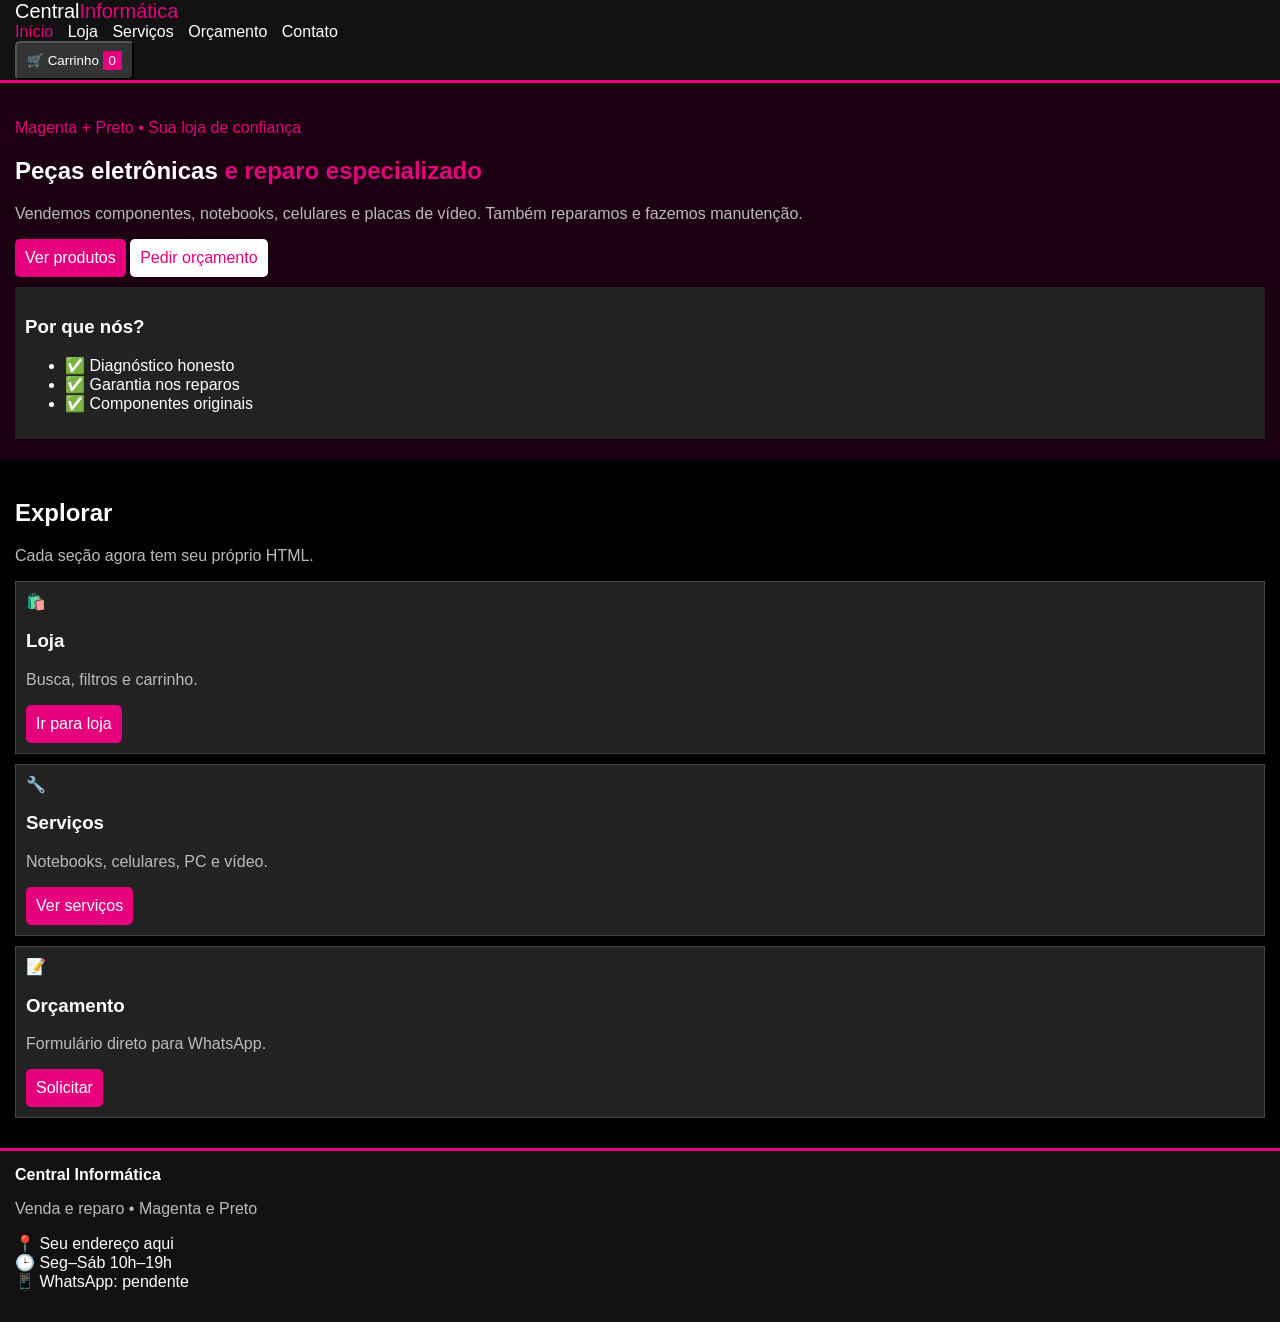
==== index.html @ 09d78e2b "new" ====
<!DOCTYPE html>
<html lang="pt-BR">
<head>
  <meta charset="UTF-8" />
  <meta name="viewport" content="width=device-width, initial-scale=1.0" />
  <title>Central Informática | Início</title>
  <meta name="description" content="Venda de componentes eletrônicos e reparo de notebooks, celulares, computadores e placas de vídeo." />
  <link rel="stylesheet" href="assets/style.css" />
</head>
<body>
  <header class="header">
    <div class="container header-inner">
      <a href="index.html" class="logo">Central<span>Informática</span></a>
      <nav class="nav" id="nav">
        <a href="index.html" class="active">Início</a>
        <a href="store.html">Loja</a>
        <a href="services.html">Serviços</a>
        <a href="quote.html">Orçamento</a>
        <a href="contact.html">Contato</a>
      </nav>
      <div class="header-actions">
        <button id="btn-cart" class="btn btn-cart" type="button">🛒 Carrinho <span id="cart-count" class="cart-count">0</span></button>
        <button id="btn-menu" class="btn-menu" type="button" aria-label="Abrir menu">☰</button>
      </div>
    </div>
  </header>

  <section class="hero">
    <div class="container hero-inner">
      <div>
        <p class="badge">Magenta + Preto • Sua loja de confiança</p>
        <h1>Peças eletrônicas <span class="magenta">e reparo especializado</span></h1>
        <p class="subtitle">Vendemos componentes, notebooks, celulares e placas de vídeo. Também reparamos e fazemos manutenção.</p>
        <div class="hero-buttons">
          <a href="store.html" class="btn btn-primary">Ver produtos</a>
          <a href="quote.html" class="btn btn-outline">Pedir orçamento</a>
        </div>
      </div>
      <div class="hero-card">
        <h3>Por que nós?</h3>
        <ul>
          <li>✅ Diagnóstico honesto</li>
          <li>✅ Garantia nos reparos</li>
          <li>✅ Componentes originais</li>
        </ul>
      </div>
    </div>
  </section>

  <main class="container">
    <section class="section">
      <h2>Explorar</h2>
      <p class="muted">Cada seção agora tem seu próprio HTML.</p>
      <div class="grid">
        <article class="card"><div class="icon">🛍️</div><h3>Loja</h3><p class="muted">Busca, filtros e carrinho.</p><a href="store.html" class="btn btn-primary">Ir para loja</a></article>
        <article class="card"><div class="icon">🔧</div><h3>Serviços</h3><p class="muted">Notebooks, celulares, PC e vídeo.</p><a href="services.html" class="btn btn-primary">Ver serviços</a></article>
        <article class="card"><div class="icon">📝</div><h3>Orçamento</h3><p class="muted">Formulário direto para WhatsApp.</p><a href="quote.html" class="btn btn-primary">Solicitar</a></article>
      </div>
    </section>
  </main>

  <aside id="cart-panel" class="cart-panel" aria-hidden="true">
    <div class="cart-head"><h3>Seu carrinho</h3><button id="btn-close-cart" class="btn-menu" type="button" style="display:block">✕</button></div>
    <div id="cart-items" class="cart-items"></div>
    <div class="cart-foot">
      <p>Total: <strong id="cart-total">R$0</strong></p>
      <button id="btn-clear" class="btn btn-outline" type="button">Esvaziar</button>
      <button id="btn-order" class="btn btn-primary" type="button">Pedir pelo WhatsApp</button>
    </div>
  </aside>
  <div id="overlay" class="overlay hidden"></div>

  <footer class="footer">
    <div class="container footer-inner">
      <div><strong>Central Informática</strong><p class="muted">Venda e reparo • Magenta e Preto</p></div>
      <div><p>📍 Seu endereço aqui<br/>🕒 Seg–Sáb 10h–19h<br/>📱 WhatsApp: pendente</p></div>
    </div>
  </footer>
  <script src="assets/app.js"></script>
</body>
</html>
---- assets/style.css ----
/* Central Informatica - very simple CSS */

body {
  background: black;
  color: white;
  font-family: Arial, sans-serif;
  margin: 0;
}

.container { padding: 0 15px; }
.muted { color: #bbb; }
.hidden { display: none; }
.magenta { color: #e6007e; }

/* Buttons */
.btn {
  padding: 10px;
  text-decoration: none;
  color: white;
  background: #e6007e;
  border-radius: 5px;
  display: inline-block;
}
.btn-outline { background: white; color: #e6007e; }

/* Header */
.header { background: #111; border-bottom: 3px solid #e6007e; }
.logo { color: white; text-decoration: none; font-size: 20px; }
.logo span { color: #e6007e; }
.nav a { color: white; text-decoration: none; margin-right: 10px; }
.nav a.active { color: #e6007e; }
.btn-cart { background: #333; color: white; }
.cart-count { background: #e6007e; padding: 2px 6px; }
.btn-menu { display: none; }

/* Hero */
.hero { background: #1a0010; padding: 20px 0; }
.badge { color: #e6007e; }
.subtitle { color: #bbb; }
.hero-card { background: #222; padding: 10px; margin-top: 10px; }

/* Sections and cards */
.section { padding: 20px 0; }
.section h2 { color: white; }
.card {
  background: #222;
  padding: 10px;
  margin-bottom: 10px;
  border: 1px solid #444;
}
.price { color: #e6007e; font-weight: bold; }
.stock { color: #bbb; font-size: 13px; }

/* Store */
.toolbar input { width: 90%; padding: 8px; margin: 10px 0; }
.chip { padding: 5px 10px; margin: 2px; background: #333; color: white; }
.chip.active { background: #e6007e; }

/* Form */
.form input, .form select, .form textarea { width: 90%; padding: 8px; margin: 5px 0; }

/* Cart */
.cart-panel {
  background: #111;
  border: 2px solid #e6007e;
  padding: 10px;
  display: none;
}
.cart-panel.open { display: block; }
.cart-item { background: #333; padding: 5px; margin: 5px 0; }
.overlay { background: rgba(0,0,0,0.5); }

/* Footer */
.footer { background: #111; border-top: 3px solid #e6007e; padding: 15px 0; }

/* Mobile only */
@media (max-width: 768px) {
  .nav { display: none; }
  .nav.open { display: block; }
  .btn-menu { display: inline; color: white; background: none; border: none; font-size: 20px; }
}
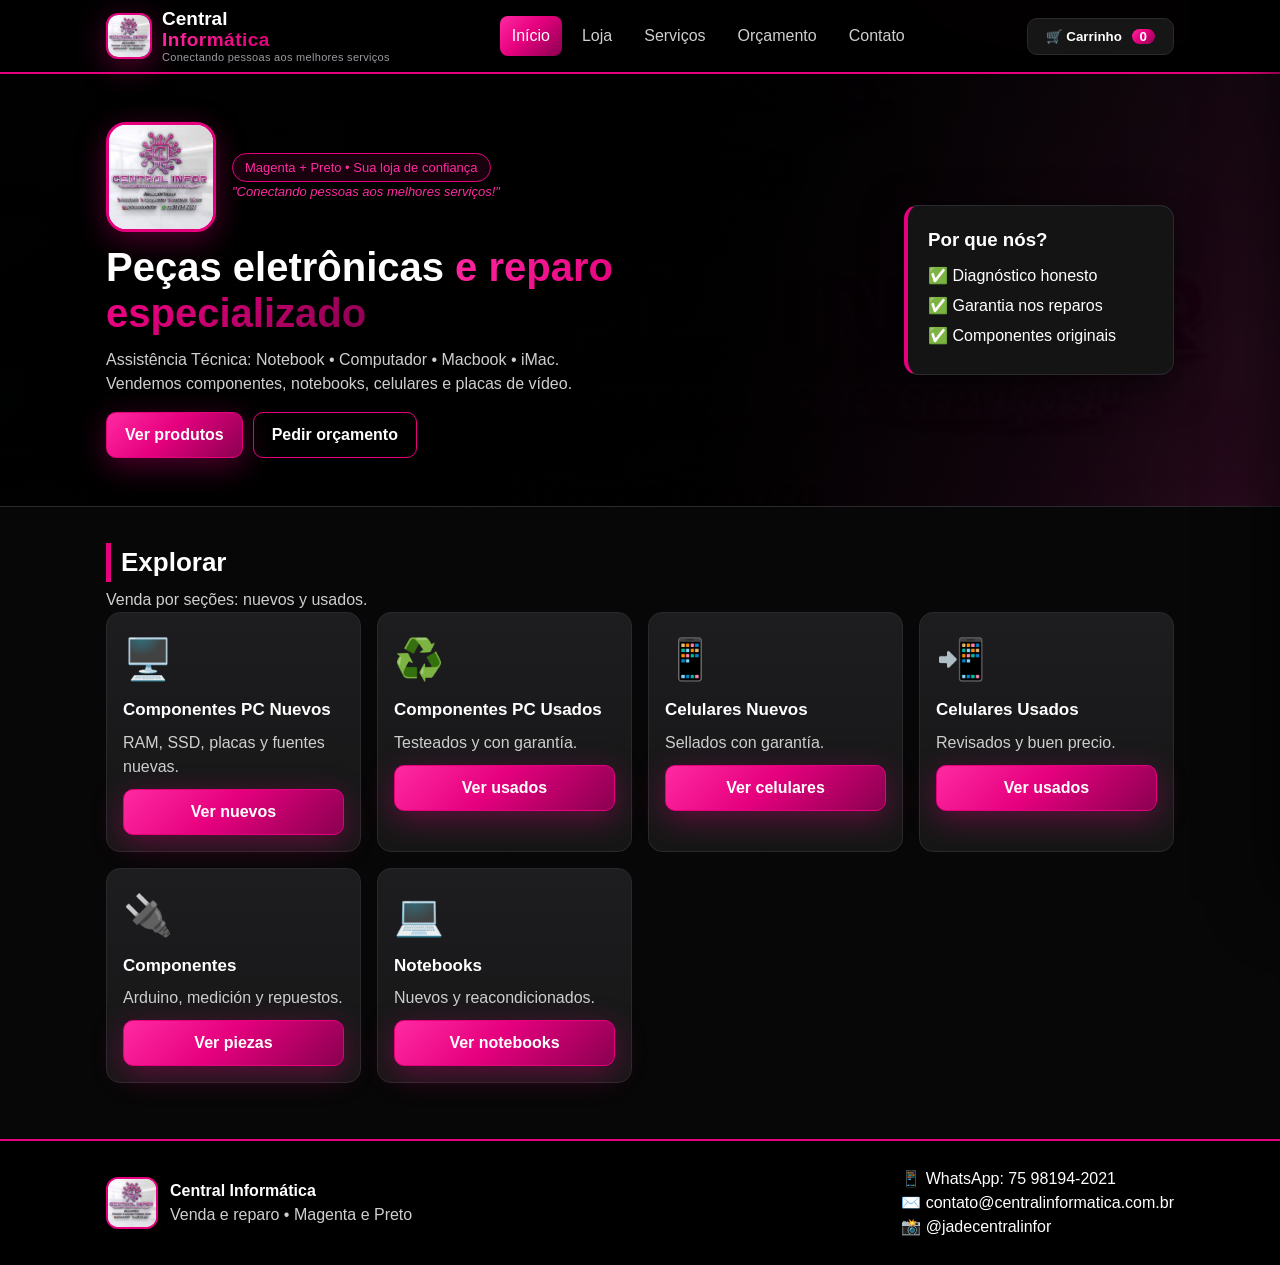
==== commit ad14ba12: "changes" ====
--- a/index.html
+++ b/index.html
@@ -5,12 +5,13 @@
   <meta name="viewport" content="width=device-width, initial-scale=1.0" />
   <title>Central Informática | Início</title>
   <meta name="description" content="Venda de componentes eletrônicos e reparo de notebooks, celulares, computadores e placas de vídeo." />
+  <link rel="icon" href="assets/images/logo.jpg" type="image/jpeg" />
   <link rel="stylesheet" href="assets/style.css" />
 </head>
 <body>
   <header class="header">
     <div class="container header-inner">
-      <a href="index.html" class="logo">Central<span>Informática</span></a>
+      <a href="index.html" class="brand"><img src="assets/images/logo.jpg" alt="Central Informática logo" class="logo-img" /><span class="logo">Central<span>Informática</span><small>Conectando pessoas aos melhores serviços</small></span></a>
       <nav class="nav" id="nav">
         <a href="index.html" class="active">Início</a>
         <a href="store.html">Loja</a>
@@ -28,9 +29,9 @@
   <section class="hero">
     <div class="container hero-inner">
       <div>
-        <p class="badge">Magenta + Preto • Sua loja de confiança</p>
+        <div class="hero-logo"><img src="assets/images/logo.jpg" alt="Central Infor - Assistência Técnica" /><div><p class="badge">Magenta + Preto • Sua loja de confiança</p><p class="slogan">"Conectando pessoas aos melhores serviços!"</p></div></div>
         <h1>Peças eletrônicas <span class="magenta">e reparo especializado</span></h1>
-        <p class="subtitle">Vendemos componentes, notebooks, celulares e placas de vídeo. Também reparamos e fazemos manutenção.</p>
+        <p class="subtitle">Assistência Técnica: Notebook • Computador • Macbook • iMac. Vendemos componentes, notebooks, celulares e placas de vídeo.</p>
         <div class="hero-buttons">
           <a href="store.html" class="btn btn-primary">Ver produtos</a>
           <a href="quote.html" class="btn btn-outline">Pedir orçamento</a>
@@ -50,11 +51,14 @@
   <main class="container">
     <section class="section">
       <h2>Explorar</h2>
-      <p class="muted">Cada seção agora tem seu próprio HTML.</p>
+      <p class="muted">Venda por seções: nuevos y usados.</p>
       <div class="grid">
-        <article class="card"><div class="icon">🛍️</div><h3>Loja</h3><p class="muted">Busca, filtros e carrinho.</p><a href="store.html" class="btn btn-primary">Ir para loja</a></article>
-        <article class="card"><div class="icon">🔧</div><h3>Serviços</h3><p class="muted">Notebooks, celulares, PC e vídeo.</p><a href="services.html" class="btn btn-primary">Ver serviços</a></article>
-        <article class="card"><div class="icon">📝</div><h3>Orçamento</h3><p class="muted">Formulário direto para WhatsApp.</p><a href="quote.html" class="btn btn-primary">Solicitar</a></article>
+        <article class="card"><div class="icon">🖥️</div><h3>Componentes PC Nuevos</h3><p class="muted">RAM, SSD, placas y fuentes nuevas.</p><a href="store.html" class="btn btn-primary">Ver nuevos</a></article>
+        <article class="card"><div class="icon">♻️</div><h3>Componentes PC Usados</h3><p class="muted">Testeados y con garantía.</p><a href="store.html" class="btn btn-primary">Ver usados</a></article>
+        <article class="card"><div class="icon">📱</div><h3>Celulares Nuevos</h3><p class="muted">Sellados con garantía.</p><a href="store.html" class="btn btn-primary">Ver celulares</a></article>
+        <article class="card"><div class="icon">📲</div><h3>Celulares Usados</h3><p class="muted">Revisados y buen precio.</p><a href="store.html" class="btn btn-primary">Ver usados</a></article>
+        <article class="card"><div class="icon">🔌</div><h3>Componentes</h3><p class="muted">Arduino, medición y repuestos.</p><a href="store.html" class="btn btn-primary">Ver piezas</a></article>
+        <article class="card"><div class="icon">💻</div><h3>Notebooks</h3><p class="muted">Nuevos y reacondicionados.</p><a href="store.html" class="btn btn-primary">Ver notebooks</a></article>
       </div>
     </section>
   </main>
@@ -72,8 +76,8 @@
 
   <footer class="footer">
     <div class="container footer-inner">
-      <div><strong>Central Informática</strong><p class="muted">Venda e reparo • Magenta e Preto</p></div>
-      <div><p>📍 Seu endereço aqui<br/>🕒 Seg–Sáb 10h–19h<br/>📱 WhatsApp: pendente</p></div>
+      <div class="footer-brand"><img src="assets/images/logo.jpg" alt="Central Informática" /><div><strong>Central Informática</strong><p class="muted">Venda e reparo • Magenta e Preto</p></div></div>
+      <div><p>📱 WhatsApp: 75 98194-2021<br />✉️ contato@centralinformatica.com.br<br />📸 @jadecentralinfor</p></div>
     </div>
   </footer>
   <script src="assets/app.js"></script>
--- a/assets/style.css
+++ b/assets/style.css
@@ -1,81 +1,337 @@
-/* Central Informatica - very simple CSS */
-
+:root {
+  --negro: #070707;
+  --negro-2: #0d0d0f;
+  --gris-fondo: #111111;
+  --gris-tarjeta: #161616;
+  --gris-tarjeta-2: #1d1d20;
+  --borde: #2a2a2e;
+  --magenta: #e6007e;
+  --magenta-brillo: #ff2aa1;
+  --magenta-oscuro: #9c0054;
+  --magenta-hover: #b00062;
+  --degradado-marca: linear-gradient(135deg, #ff2aa1 0%, #e6007e 45%, #8a0050 100%);
+  --blanco: #ffffff;
+  --gris-texto: #cfcfcf;
+  --gris-apagado: #9a9aa0;
+  --verde: #22c55e;
+  --amarillo: #f59e0b;
+  --sombra-magenta: 0 8px 30px rgba(230, 0, 126, 0.35);
+}
+* { box-sizing: border-box; margin: 0; padding: 0; }
 body {
-  background: black;
-  color: white;
-  font-family: Arial, sans-serif;
-  margin: 0;
-}
-
-.container { padding: 0 15px; }
-.muted { color: #bbb; }
-.hidden { display: none; }
-.magenta { color: #e6007e; }
-
-/* Buttons */
+  background: var(--negro);
+  color: var(--blanco);
+  font-family: Arial, Helvetica, sans-serif;
+  line-height: 1.5;
+  background-image:
+    radial-gradient(600px 300px at 85% -5%, rgba(230,0,126,0.18), transparent 60%),
+    radial-gradient(800px 400px at 0% 0%, rgba(255,42,161,0.07), transparent 60%);
+  background-attachment: fixed;
+}
+.container { max-width: 1100px; margin: 0 auto; padding: 0 16px; }
+.muted { color: var(--gris-texto); }
+.hidden { display: none !important; }
+.magenta { color: var(--magenta-brillo); }
 .btn {
-  padding: 10px;
+  display: inline-block;
+  padding: 10px 18px;
+  border-radius: 10px;
+  border: 1px solid transparent;
+  cursor: pointer;
   text-decoration: none;
-  color: white;
-  background: #e6007e;
-  border-radius: 5px;
+  font-weight: bold;
+  transition: transform .15s, background .15s, box-shadow .15s;
+}
+.btn:active { transform: scale(.97); }
+.btn-primary {
+  background: var(--degradado-marca);
+  color: #fff;
+  border-color: var(--magenta);
+  box-shadow: var(--sombra-magenta);
+}
+.btn-primary:hover { background: var(--magenta-hover); box-shadow: 0 4px 18px rgba(230,0,126,.5); }
+.btn-outline { background: transparent; color: #fff; border-color: var(--magenta); }
+.btn-outline:hover { background: var(--magenta); }
+.header {
+  position: sticky;
+  top: 0;
+  z-index: 10;
+  background: rgba(0,0,0,.92);
+  backdrop-filter: blur(8px);
+  border-bottom: 2px solid var(--magenta);
+}
+.header-inner {
+  display: flex;
+  align-items: center;
+  justify-content: space-between;
+  height: 72px;
+  gap: 12px;
+}
+.brand {
+  display: flex;
+  align-items: center;
+  gap: 10px;
+  text-decoration: none;
+  color: #fff;
+}
+.logo-img {
+  width: 46px;
+  height: 46px;
+  object-fit: cover;
+  object-position: center 20%;
+  border-radius: 12px;
+  border: 2px solid var(--magenta);
+  background: #000;
+  box-shadow: var(--sombra-magenta);
+}
+.logo { color: #fff; text-decoration: none; font-size: 19px; font-weight: 800; line-height: 1.1; }
+.logo span {
+  background: var(--degradado-marca);
+  -webkit-background-clip: text;
+  background-clip: text;
+  color: transparent;
+  display: block;
+  font-size: 19px;
+  letter-spacing: .5px;
+}
+.logo small {
+  display: block;
+  font-size: 11px;
+  font-weight: 400;
+  color: var(--gris-apagado);
+  letter-spacing: .3px;
+}
+.nav { display: flex; gap: 8px; }
+.nav a { color: var(--gris-texto); text-decoration: none; padding: 8px 12px; border-radius: 8px; }
+.nav a:hover { color: var(--magenta-brillo); background: rgba(230,0,126,.1); }
+.nav a.active { color: #fff; background: var(--degradado-marca); }
+.header-actions { display: flex; gap: 8px; align-items: center; }
+.btn-cart { background: var(--gris-tarjeta); color: #fff; border-color: var(--borde); }
+.btn-cart:hover { border-color: var(--magenta); }
+.cart-count {
+  background: var(--degradado-marca);
+  border-radius: 999px;
+  padding: 0 8px;
+  margin-left: 6px;
+}
+.btn-menu { display: none; background: none; border: none; color: #fff; font-size: 22px; cursor: pointer; }
+.hero {
+  background:
+    linear-gradient(135deg, rgba(0,0,0,.96) 45%, rgba(58,0,36,.92) 100%),
+    url('images/logo.jpg') center/cover no-repeat;
+  border-bottom: 1px solid var(--borde);
+  padding: 48px 0;
+  position: relative;
+  overflow: hidden;
+}
+.hero::after {
+  content: "";
+  position: absolute;
+  inset: 0;
+  background: linear-gradient(90deg, rgba(0,0,0,.95) 55%, rgba(0,0,0,.4) 100%);
+  pointer-events: none;
+}
+.hero-inner {
+  position: relative;
+  z-index: 1;
+  display: flex;
+  gap: 24px;
+  align-items: center;
+  justify-content: space-between;
+}
+.hero h1 { font-size: 40px; margin: 12px 0; line-height: 1.15; }
+.hero h1 .magenta {
+  background: var(--degradado-marca);
+  -webkit-background-clip: text;
+  background-clip: text;
+  color: transparent;
+}
+.subtitle { color: var(--gris-texto); margin-bottom: 16px; max-width: 520px; }
+.badge {
   display: inline-block;
-}
-.btn-outline { background: white; color: #e6007e; }
-
-/* Header */
-.header { background: #111; border-bottom: 3px solid #e6007e; }
-.logo { color: white; text-decoration: none; font-size: 20px; }
-.logo span { color: #e6007e; }
-.nav a { color: white; text-decoration: none; margin-right: 10px; }
-.nav a.active { color: #e6007e; }
-.btn-cart { background: #333; color: white; }
-.cart-count { background: #e6007e; padding: 2px 6px; }
-.btn-menu { display: none; }
-
-/* Hero */
-.hero { background: #1a0010; padding: 20px 0; }
-.badge { color: #e6007e; }
-.subtitle { color: #bbb; }
-.hero-card { background: #222; padding: 10px; margin-top: 10px; }
-
-/* Sections and cards */
-.section { padding: 20px 0; }
-.section h2 { color: white; }
+  border: 1px solid var(--magenta);
+  color: var(--magenta-brillo);
+  background: rgba(230,0,126,.1);
+  padding: 4px 12px;
+  border-radius: 999px;
+  font-size: 13px;
+}
+.hero-buttons { display: flex; gap: 10px; flex-wrap: wrap; }
+.hero-card {
+  background: rgba(22,22,22,.95);
+  border: 1px solid var(--borde);
+  border-left: 4px solid var(--magenta);
+  border-radius: 14px;
+  padding: 20px;
+  min-width: 270px;
+  box-shadow: 0 10px 40px rgba(0,0,0,.6);
+}
+.hero-card ul { list-style: none; margin-top: 10px; }
+.hero-card li { margin: 6px 0; }
+.hero-logo {
+  display: flex;
+  align-items: center;
+  gap: 16px;
+  margin-bottom: 8px;
+}
+.hero-logo img {
+  width: 110px;
+  height: 110px;
+  object-fit: cover;
+  object-position: center 15%;
+  border-radius: 20px;
+  border: 3px solid var(--magenta);
+  box-shadow: var(--sombra-magenta);
+  background: #fff;
+}
+.hero-logo .slogan { font-size: 13px; color: var(--magenta-brillo); font-style: italic; }
+.section { padding: 36px 0; }
+.section h2 {
+  font-size: 26px;
+  margin-bottom: 6px;
+  border-left: 5px solid var(--magenta);
+  padding-left: 10px;
+}
+.toolbar { display: flex; flex-direction: column; gap: 12px; margin: 18px 0; }
+.toolbar input {
+  padding: 12px 14px;
+  border-radius: 10px;
+  border: 1px solid var(--borde);
+  background: var(--gris-tarjeta);
+  color: #fff;
+  outline: none;
+}
+.toolbar input:focus { border-color: var(--magenta); box-shadow: 0 0 0 3px rgba(230,0,126,.25); }
+.filters { display: flex; gap: 8px; flex-wrap: wrap; }
+.chip {
+  padding: 8px 14px;
+  border-radius: 999px;
+  border: 1px solid var(--borde);
+  background: var(--gris-tarjeta);
+  color: var(--gris-texto);
+  cursor: pointer;
+}
+.chip.active, .chip:hover { background: var(--degradado-marca); color: #fff; border-color: var(--magenta); }
+.grid {
+  display: grid;
+  grid-template-columns: repeat(auto-fill, minmax(230px, 1fr));
+  gap: 16px;
+}
 .card {
-  background: #222;
-  padding: 10px;
+  background: linear-gradient(180deg, var(--gris-tarjeta-2), var(--gris-tarjeta));
+  border: 1px solid var(--borde);
+  border-radius: 14px;
+  padding: 16px;
+  transition: transform 0.15s, border-color 0.15s, box-shadow 0.15s;
+}
+.card:hover { transform: translateY(-4px); border-color: var(--magenta); box-shadow: var(--sombra-magenta); }
+.card .icon { font-size: 40px; }
+.card h3 { margin: 8px 0; font-size: 17px; }
+.card ul { color: var(--gris-texto); font-size: 14px; margin-left: 18px; }
+.price {
+  background: var(--degradado-marca);
+  -webkit-background-clip: text;
+  background-clip: text;
+  color: transparent;
+  font-weight: 800;
+  margin-top: 10px;
+  font-size: 18px;
+}
+.card .btn { width: 100%; margin-top: 10px; text-align: center; }
+.stock { font-size: 13px; color: var(--gris-texto); }
+.tag {
+  display: inline-block;
+  font-size: 12px;
+  font-weight: bold;
+  padding: 3px 10px;
+  border-radius: 999px;
+  margin-bottom: 6px;
+}
+.tag-nuevo { background: var(--verde); color: #04140a; }
+.tag-usado { background: var(--amarillo); color: #241300; }
+.product-img {
+  width: 100%;
+  height: 150px;
+  object-fit: cover;
+  object-position: top;
+  border-radius: 10px;
+  border: 1px solid var(--borde);
+  background: #fff;
   margin-bottom: 10px;
-  border: 1px solid #444;
-}
-.price { color: #e6007e; font-weight: bold; }
-.stock { color: #bbb; font-size: 13px; }
-
-/* Store */
-.toolbar input { width: 90%; padding: 8px; margin: 10px 0; }
-.chip { padding: 5px 10px; margin: 2px; background: #333; color: white; }
-.chip.active { background: #e6007e; }
-
-/* Form */
-.form input, .form select, .form textarea { width: 90%; padding: 8px; margin: 5px 0; }
-
-/* Cart */
+}
+.shop-section { margin-top: 28px; }
+.shop-section h3 {
+  font-size: 20px;
+  margin-bottom: 4px;
+  border-left: 4px solid var(--magenta);
+  padding-left: 10px;
+}
+.shop-section p { color: var(--gris-texto); font-size: 14px; margin-bottom: 12px; }
+.cotiza { display: grid; grid-template-columns: 1.4fr 1fr; gap: 20px; align-items: start; }
+.form { display: flex; flex-direction: column; gap: 12px; margin-top: 14px; }
+.form label { display: flex; flex-direction: column; gap: 6px; font-size: 14px; }
+.form input, .form select, .form textarea {
+  padding: 11px; border-radius: 10px;
+  border: 1px solid var(--borde);
+  background: var(--gris-tarjeta); color: #fff;
+  outline: none;
+}
+.form input:focus, .form select:focus, .form textarea:focus { border-color: var(--magenta); }
+code { background: #000; color: var(--magenta-brillo); padding: 2px 6px; border-radius: 6px; border: 1px solid var(--borde); }
+.contact-grid { display: grid; grid-template-columns: repeat(auto-fill, minmax(240px, 1fr)); gap: 16px; margin-top: 16px; }
+.contact-line { font-size: 15px; margin: 8px 0; word-break: break-all; }
+.contact-line a { color: var(--magenta-brillo); text-decoration: none; font-weight: bold; }
+.contact-line a:hover { text-decoration: underline; }
 .cart-panel {
-  background: #111;
-  border: 2px solid #e6007e;
-  padding: 10px;
-  display: none;
-}
-.cart-panel.open { display: block; }
-.cart-item { background: #333; padding: 5px; margin: 5px 0; }
-.overlay { background: rgba(0,0,0,0.5); }
-
-/* Footer */
-.footer { background: #111; border-top: 3px solid #e6007e; padding: 15px 0; }
-
-/* Mobile only */
+  position: fixed;
+  top: 0; right: 0;
+  width: 360px; max-width: 92vw; height: 100%;
+  background: #0a0a0a;
+  border-left: 2px solid var(--magenta);
+  padding: 16px;
+  transform: translateX(105%);
+  transition: transform 0.25s;
+  z-index: 20;
+  display: flex; flex-direction: column; gap: 12px;
+  box-shadow: -20px 0 60px rgba(0,0,0,.7);
+}
+.cart-panel.open { transform: translateX(0); }
+.cart-head { display: flex; justify-content: space-between; align-items: center; }
+.cart-items { flex: 1; overflow-y: auto; display: flex; flex-direction: column; gap: 10px; }
+.cart-item {
+  display: flex; justify-content: space-between; gap: 8px;
+  background: var(--gris-tarjeta);
+  border: 1px solid var(--borde);
+  border-radius: 10px; padding: 10px;
+}
+.cart-foot { border-top: 1px solid var(--borde); padding-top: 10px; display: flex; flex-direction: column; gap: 8px; }
+.overlay {
+  position: fixed; inset: 0;
+  background: rgba(0,0,0,0.65);
+  backdrop-filter: blur(2px);
+  z-index: 15;
+}
+.footer { border-top: 2px solid var(--magenta); background: #000; padding: 26px 0; margin-top: 20px; }
+.footer-inner { display: flex; justify-content: space-between; gap: 16px; flex-wrap: wrap; align-items: center; }
+.footer-brand { display: flex; gap: 12px; align-items: center; }
+.footer-brand img {
+  width: 52px; height: 52px; object-fit: cover; object-position: center 15%;
+  border-radius: 12px; border: 2px solid var(--magenta); background: #fff;
+}
+.footer a { color: var(--magenta-brillo); text-decoration: none; }
+.footer a:hover { text-decoration: underline; }
 @media (max-width: 768px) {
   .nav { display: none; }
-  .nav.open { display: block; }
-  .btn-menu { display: inline; color: white; background: none; border: none; font-size: 20px; }
-}
+  .nav.open {
+    display: flex; flex-direction: column;
+    position: absolute; top: 72px; left: 0; right: 0;
+    background: #000; padding: 16px;
+    border-bottom: 2px solid var(--magenta);
+  }
+  .btn-menu { display: block; }
+  .hero-inner { flex-direction: column; align-items: stretch; }
+  .hero h1 { font-size: 28px; }
+  .hero-logo img { width: 84px; height: 84px; }
+  .cotiza { grid-template-columns: 1fr; }
+  .logo { font-size: 16px; }
+}
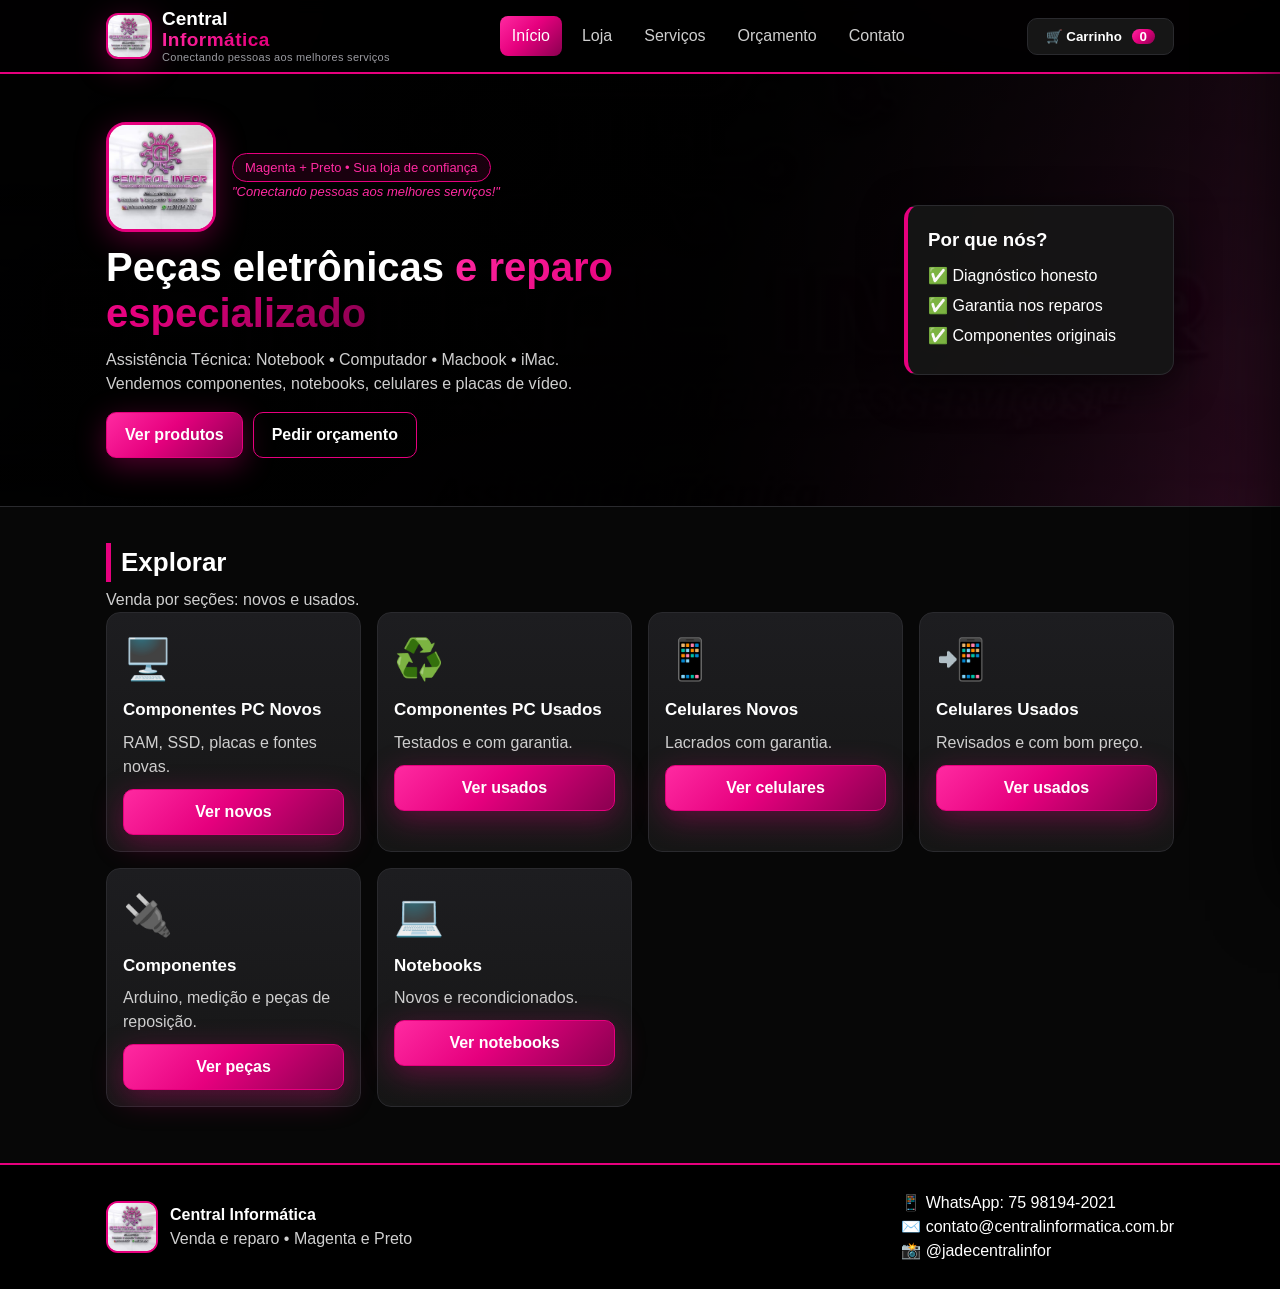
==== commit 650c15a0: "changes" ====
--- a/index.html
+++ b/index.html
@@ -51,14 +51,14 @@
   <main class="container">
     <section class="section">
       <h2>Explorar</h2>
-      <p class="muted">Venda por seções: nuevos y usados.</p>
+      <p class="muted">Venda por seções: novos e usados.</p>
       <div class="grid">
-        <article class="card"><div class="icon">🖥️</div><h3>Componentes PC Nuevos</h3><p class="muted">RAM, SSD, placas y fuentes nuevas.</p><a href="store.html" class="btn btn-primary">Ver nuevos</a></article>
-        <article class="card"><div class="icon">♻️</div><h3>Componentes PC Usados</h3><p class="muted">Testeados y con garantía.</p><a href="store.html" class="btn btn-primary">Ver usados</a></article>
-        <article class="card"><div class="icon">📱</div><h3>Celulares Nuevos</h3><p class="muted">Sellados con garantía.</p><a href="store.html" class="btn btn-primary">Ver celulares</a></article>
-        <article class="card"><div class="icon">📲</div><h3>Celulares Usados</h3><p class="muted">Revisados y buen precio.</p><a href="store.html" class="btn btn-primary">Ver usados</a></article>
-        <article class="card"><div class="icon">🔌</div><h3>Componentes</h3><p class="muted">Arduino, medición y repuestos.</p><a href="store.html" class="btn btn-primary">Ver piezas</a></article>
-        <article class="card"><div class="icon">💻</div><h3>Notebooks</h3><p class="muted">Nuevos y reacondicionados.</p><a href="store.html" class="btn btn-primary">Ver notebooks</a></article>
+        <article class="card"><div class="icon">🖥️</div><h3>Componentes PC Novos</h3><p class="muted">RAM, SSD, placas e fontes novas.</p><a href="store.html" class="btn btn-primary">Ver novos</a></article>
+        <article class="card"><div class="icon">♻️</div><h3>Componentes PC Usados</h3><p class="muted">Testados e com garantia.</p><a href="store.html" class="btn btn-primary">Ver usados</a></article>
+        <article class="card"><div class="icon">📱</div><h3>Celulares Novos</h3><p class="muted">Lacrados com garantia.</p><a href="store.html" class="btn btn-primary">Ver celulares</a></article>
+        <article class="card"><div class="icon">📲</div><h3>Celulares Usados</h3><p class="muted">Revisados e com bom preço.</p><a href="store.html" class="btn btn-primary">Ver usados</a></article>
+        <article class="card"><div class="icon">🔌</div><h3>Componentes</h3><p class="muted">Arduino, medição e peças de reposição.</p><a href="store.html" class="btn btn-primary">Ver peças</a></article>
+        <article class="card"><div class="icon">💻</div><h3>Notebooks</h3><p class="muted">Novos e recondicionados.</p><a href="store.html" class="btn btn-primary">Ver notebooks</a></article>
       </div>
     </section>
   </main>
--- a/assets/style.css
+++ b/assets/style.css
@@ -247,7 +247,7 @@
   border-radius: 999px;
   margin-bottom: 6px;
 }
-.tag-nuevo { background: var(--verde); color: #04140a; }
+.tag-novo { background: var(--verde); color: #04140a; }
 .tag-usado { background: var(--amarillo); color: #241300; }
 .product-img {
   width: 100%;
@@ -321,17 +321,32 @@
 .footer a { color: var(--magenta-brillo); text-decoration: none; }
 .footer a:hover { text-decoration: underline; }
 @media (max-width: 768px) {
+  .header-inner { height: 60px; gap: 8px; }
+  .brand { min-width: 0; flex: 1; }
+  .logo { font-size: 15px; white-space: nowrap; }
+  .logo span { font-size: 15px; }
+  .logo small { display: none; }
+  .logo-img { width: 38px; height: 38px; border-radius: 10px; }
+  .header-actions { gap: 4px; }
+  .btn-cart { padding: 8px 10px; font-size: 13px; white-space: nowrap; }
   .nav { display: none; }
   .nav.open {
     display: flex; flex-direction: column;
-    position: absolute; top: 72px; left: 0; right: 0;
+    position: absolute; top: 60px; left: 0; right: 0;
     background: #000; padding: 16px;
     border-bottom: 2px solid var(--magenta);
+    z-index: 30;
+    box-shadow: 0 20px 40px rgba(0,0,0,.7);
   }
-  .btn-menu { display: block; }
+  .nav.open a { padding: 12px; font-size: 16px; }
+  .btn-menu { display: block; font-size: 24px; padding: 4px 8px; }
   .hero-inner { flex-direction: column; align-items: stretch; }
   .hero h1 { font-size: 28px; }
   .hero-logo img { width: 84px; height: 84px; }
   .cotiza { grid-template-columns: 1fr; }
-  .logo { font-size: 16px; }
-}
+}
+@media (max-width: 400px) {
+  .btn-cart { font-size: 12px; padding: 7px 8px; }
+  .logo { font-size: 14px; }
+  .logo span { font-size: 14px; }
+}
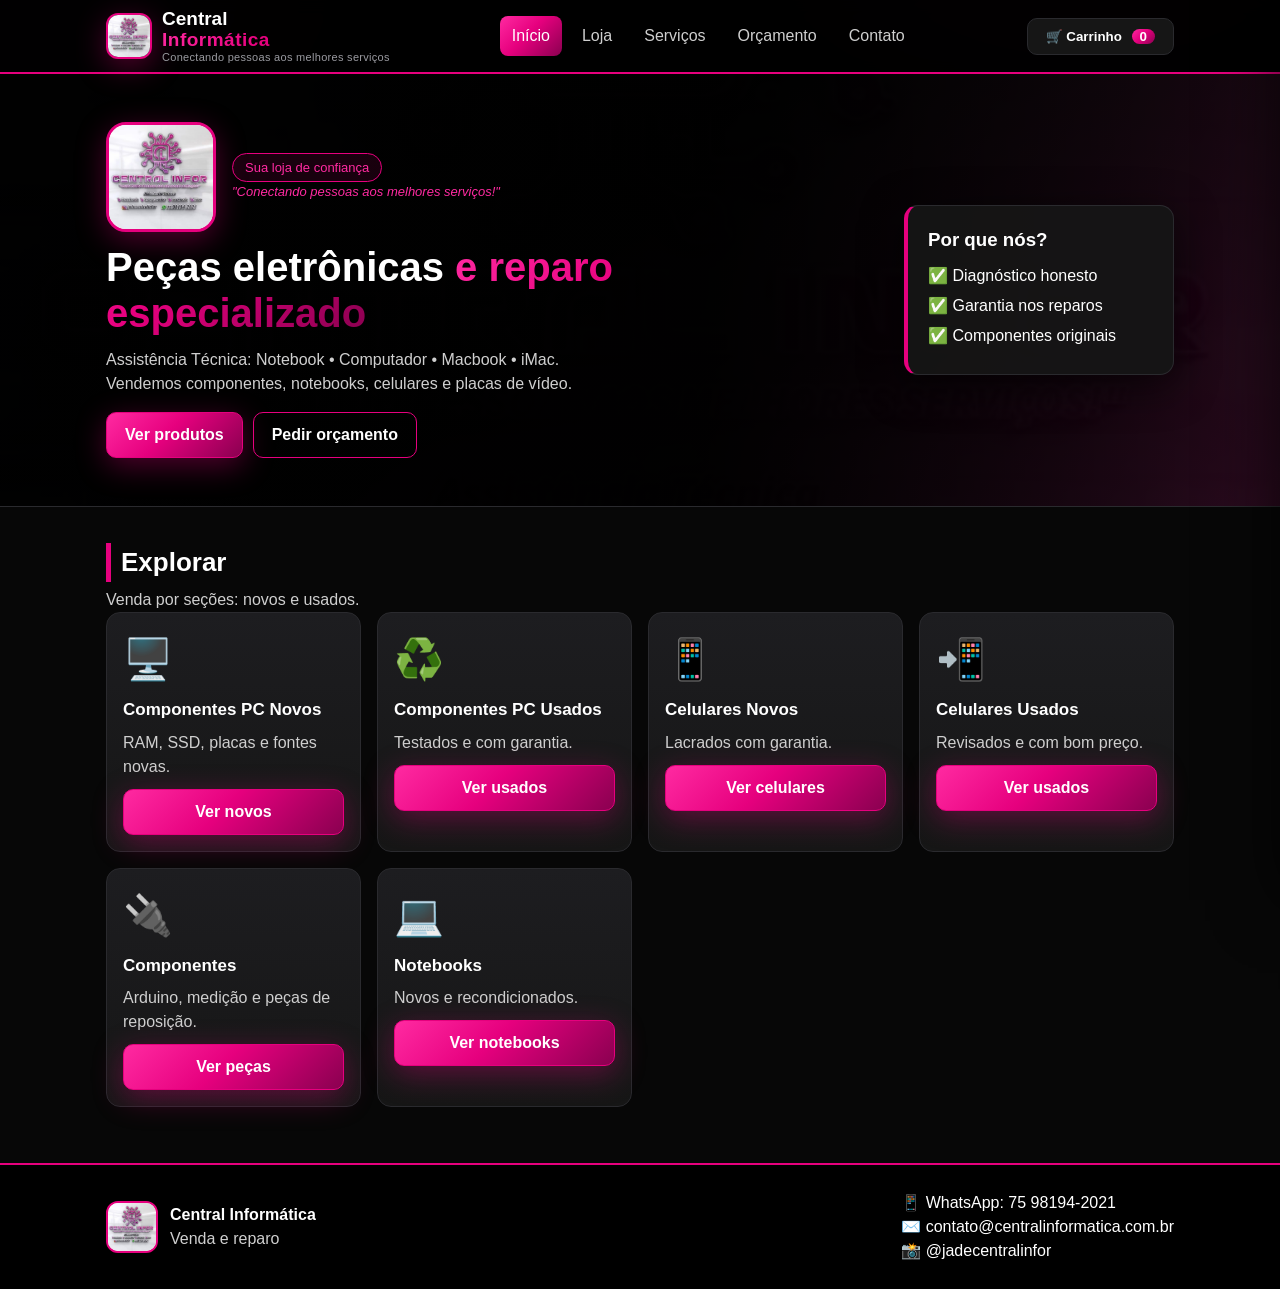
==== commit f5ffb535: "changes" ====
--- a/index.html
+++ b/index.html
@@ -29,7 +29,7 @@
   <section class="hero">
     <div class="container hero-inner">
       <div>
-        <div class="hero-logo"><img src="assets/images/logo.jpg" alt="Central Infor - Assistência Técnica" /><div><p class="badge">Magenta + Preto • Sua loja de confiança</p><p class="slogan">"Conectando pessoas aos melhores serviços!"</p></div></div>
+        <div class="hero-logo"><img src="assets/images/logo.jpg" alt="Central Infor - Assistência Técnica" /><div><p class="badge">Sua loja de confiança</p><p class="slogan">"Conectando pessoas aos melhores serviços!"</p></div></div>
         <h1>Peças eletrônicas <span class="magenta">e reparo especializado</span></h1>
         <p class="subtitle">Assistência Técnica: Notebook • Computador • Macbook • iMac. Vendemos componentes, notebooks, celulares e placas de vídeo.</p>
         <div class="hero-buttons">
@@ -76,7 +76,7 @@
 
   <footer class="footer">
     <div class="container footer-inner">
-      <div class="footer-brand"><img src="assets/images/logo.jpg" alt="Central Informática" /><div><strong>Central Informática</strong><p class="muted">Venda e reparo • Magenta e Preto</p></div></div>
+      <div class="footer-brand"><img src="assets/images/logo.jpg" alt="Central Informática" /><div><strong>Central Informática</strong><p class="muted">Venda e reparo</p></div></div>
       <div><p>📱 WhatsApp: 75 98194-2021<br />✉️ contato@centralinformatica.com.br<br />📸 @jadecentralinfor</p></div>
     </div>
   </footer>
